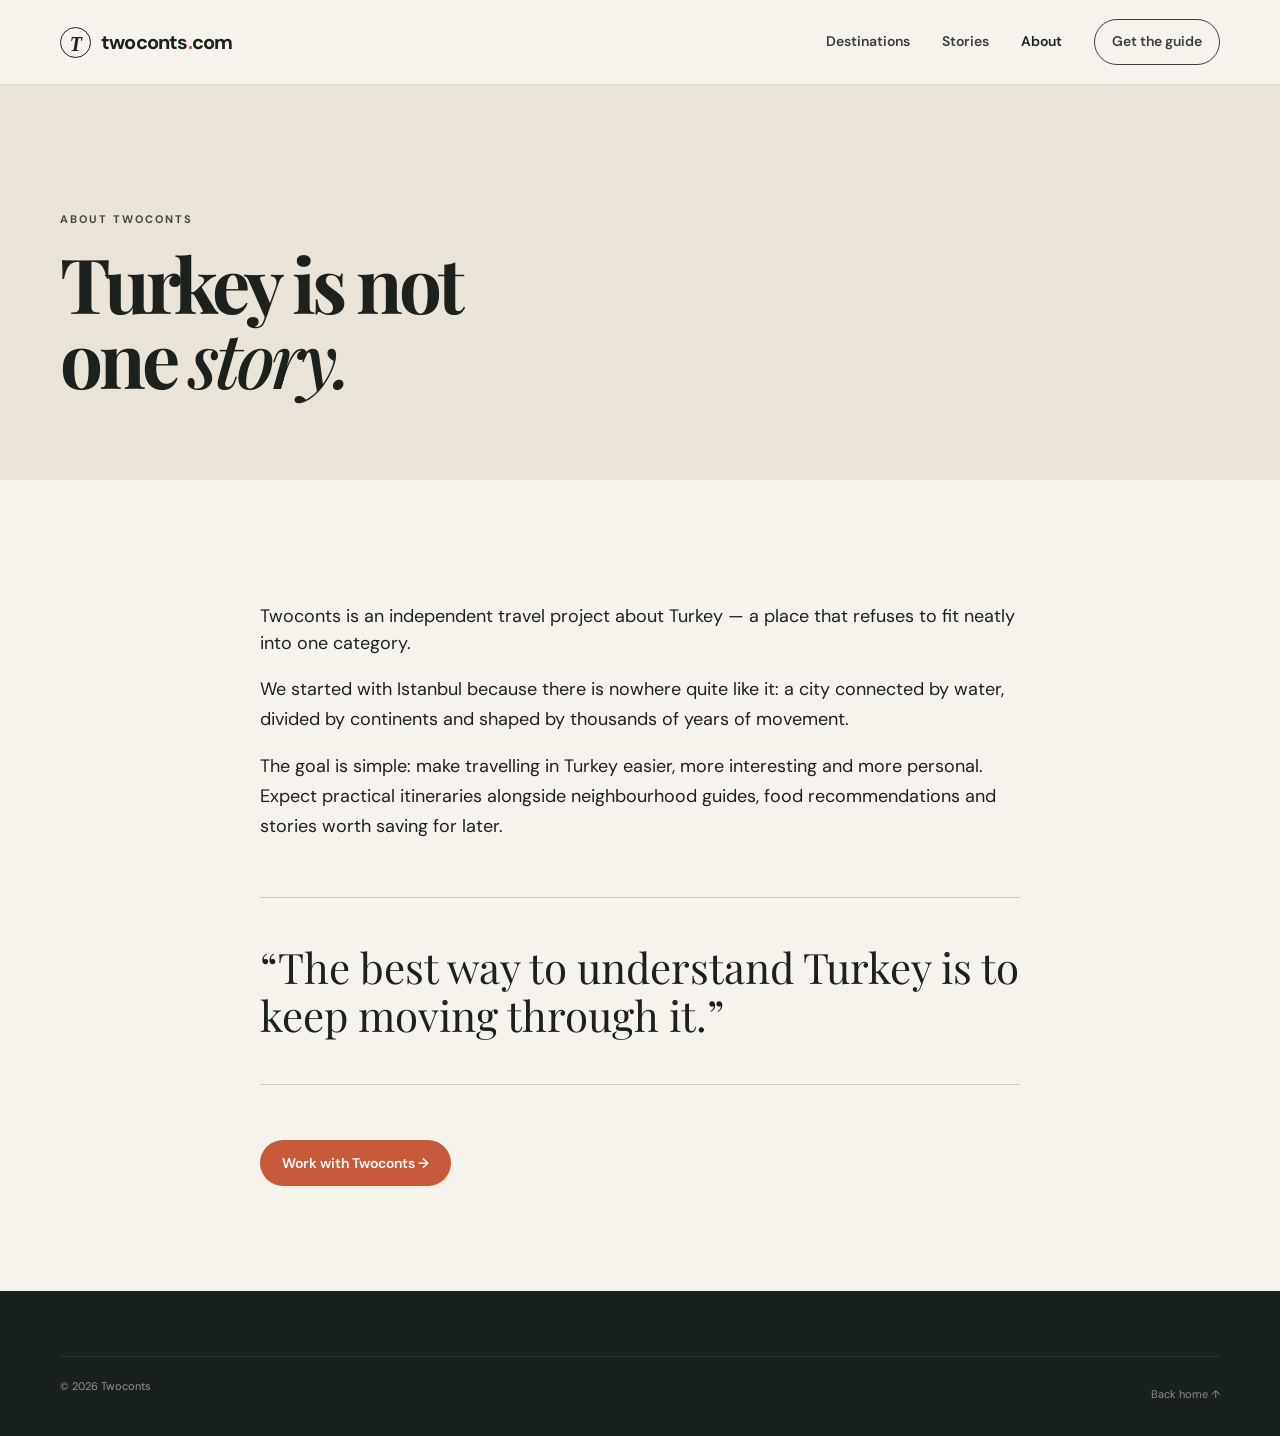
==== about.html @ e5e2722e "Add files via upload" ====
<!doctype html>
<html lang="en"><head><meta charset="utf-8"><meta name="viewport" content="width=device-width, initial-scale=1"><title>About — Twoconts</title><link rel="preconnect" href="https://fonts.googleapis.com"><link rel="preconnect" href="https://fonts.gstatic.com" crossorigin><link href="https://fonts.googleapis.com/css2?family=DM+Sans:wght@400;500;600;700&family=Playfair+Display:wght@500;600;700&display=swap" rel="stylesheet"><link rel="stylesheet" href="assets/css/style.css"></head>
<body><header class="site-header solid"><div class="container nav"><a class="brand" href="index.html"><span class="brand-mark">T</span><span>twoconts<span class="dot">.</span>com</span></a><button class="menu-toggle" aria-label="Open menu">☰</button><nav><a href="destinations.html">Destinations</a><a href="articles.html">Stories</a><a class="active" href="about.html">About</a><a class="nav-cta" href="contact.html">Get the guide</a></nav></div></header>
<main><section class="page-hero"><div class="container"><p class="eyebrow">ABOUT TWOCONTS</p><h1>Turkey is not<br>one <em>story.</em></h1></div></section><section class="section"><div class="container narrow"><p class="article-intro">Twoconts is an independent travel project about Turkey — a place that refuses to fit neatly into one category.</p><p>We started with Istanbul because there is nowhere quite like it: a city connected by water, divided by continents and shaped by thousands of years of movement.</p><p>The goal is simple: make travelling in Turkey easier, more interesting and more personal. Expect practical itineraries alongside neighbourhood guides, food recommendations and stories worth saving for later.</p><div class="quote">“The best way to understand Turkey is to keep moving through it.”</div><a class="btn btn-primary" href="contact.html">Work with Twoconts →</a></div></section></main><footer class="footer"><div class="container footer-bottom"><span>© 2026 Twoconts</span><a href="index.html">Back home ↑</a></div></footer><script src="assets/js/main.js"></script></body></html>
---- assets/css/style.css ----
*{box-sizing:border-box}html{scroll-behavior:smooth}body{margin:0;color:#1d211e;background:#f6f3ed;font-family:'DM Sans',Arial,sans-serif;line-height:1.65}a{color:inherit;text-decoration:none}.container{width:min(1160px,calc(100% - 48px));margin:auto}.site-header{position:absolute;top:0;left:0;right:0;z-index:10;color:#fff}.site-header.solid{position:relative;background:#f6f3ed;color:#1d211e;border-bottom:1px solid #ded9d0}.nav{height:84px;display:flex;align-items:center;justify-content:space-between}.brand{display:flex;align-items:center;gap:10px;font-weight:700;letter-spacing:-.04em;font-size:20px}.brand-mark{display:grid;place-items:center;width:31px;height:31px;border:1px solid currentColor;border-radius:50%;font-family:Georgia,serif;font-style:italic}.dot{color:#c75a3a}.nav nav{display:flex;align-items:center;gap:32px;font-size:14px;font-weight:600}.nav nav a{opacity:.86}.nav nav a:hover,.nav nav a.active{opacity:1}.nav-cta{border:1px solid currentColor;padding:10px 17px;border-radius:99px}.menu-toggle{display:none;background:none;border:0;color:inherit;font-size:24px}.hero{min-height:92vh;background:linear-gradient(90deg,rgba(8,18,18,.72),rgba(8,18,18,.15)),url('../img/istanbul.svg') center/cover;position:relative;color:#fff;display:flex;align-items:center}.hero-content{padding-top:70px}.eyebrow{font-size:11px;font-weight:700;letter-spacing:.18em;margin:0 0 18px;opacity:.8}.hero h1,.page-hero h1{font-family:'Playfair Display',Georgia,serif;font-size:clamp(52px,7vw,94px);line-height:.98;letter-spacing:-.055em;margin:0;max-width:850px}.hero h1 em,.page-hero h1 em{font-weight:500}.hero-copy{max-width:510px;font-size:18px;margin:26px 0 30px;color:#eee}.hero-actions{display:flex;align-items:center;gap:28px}.btn{display:inline-flex;align-items:center;justify-content:center;gap:16px;border:0;border-radius:99px;padding:14px 22px;font:600 14px 'DM Sans';cursor:pointer}.btn-primary{background:#c75a3a;color:#fff}.text-link{font-weight:700;font-size:14px;border-bottom:1px solid currentColor;padding-bottom:3px}.light{color:#fff}.hero-scroll{position:absolute;bottom:25px;left:calc(50% - 65px);font-size:9px;letter-spacing:.2em;opacity:.7}.section{padding:105px 0}.section-dark{background:#18211e;color:#f8f5ef}.split{display:grid;grid-template-columns:1fr 1fr;gap:80px}.split h2,.section-heading h2{font-family:'Playfair Display',Georgia,serif;font-size:52px;line-height:1.05;letter-spacing:-.04em;margin:0}.lead{font-size:21px;max-width:510px}.lead p{margin-top:0}.section-heading{display:flex;justify-content:space-between;align-items:end;margin-bottom:38px}.feature-grid{display:grid;grid-template-columns:1.35fr .8fr;gap:20px}.story-card{background:#25302b;display:block}.card-image,.thumb,.article-image{background-size:cover;background-position:center}.istanbul-image{background-image:url('../img/istanbul.svg')}.food-image{background-image:url('../img/food.svg')}.bosphorus-image{background-image:url('../img/bosphorus.svg')}.cap-image,.cap{background-image:url('../img/cappadocia.svg')}.story-large .card-image{height:440px}.card-image span{display:inline-block;margin:22px;color:#fff;font-size:10px;letter-spacing:.15em;font-weight:700}.card-body{padding:25px 28px 30px}.card-body h3,.mini-body h3{font-family:'Playfair Display',Georgia,serif;font-size:30px;line-height:1.1;margin:8px 0}.card-body p:last-child{color:#c6cbc6;margin-bottom:0}.meta{font-size:10px;letter-spacing:.15em;font-weight:700;opacity:.65}.stack{display:grid;gap:20px}.horizontal{display:grid;grid-template-columns:42% 58%;min-height:220px}.thumb{min-height:220px}.mini-body{padding:25px;position:relative}.mini-body h3{font-size:25px}.arrow{position:absolute;bottom:24px;right:25px}.destination-grid{display:grid;grid-template-columns:1.1fr 1fr 1fr;gap:18px}.destination-card{min-height:430px;padding:25px;display:flex;align-items:end;color:#fff;background-size:cover;background-position:center;position:relative;overflow:hidden}.destination-card:before{content:'';position:absolute;inset:0;background:linear-gradient(transparent 35%,rgba(0,0,0,.7))}.destination-card>div{position:relative}.destination-card span,.destination-row span{font-size:10px;letter-spacing:.16em;font-weight:700}.destination-card h3{font-family:'Playfair Display',Georgia,serif;font-size:32px;line-height:1.05;margin:8px 0}.aegean{background-image:url('../img/aegean.svg')}.anatolia{background-image:url('../img/anatolia.svg')}.newsletter{padding-top:20px}.newsletter-box{background:#e8e1d6;padding:55px 65px;display:grid;grid-template-columns:1fr 1fr;gap:60px;align-items:center}.newsletter h2{font-family:'Playfair Display';font-size:43px;line-height:1.05;margin:0 0 12px}.newsletter p{margin:0}.subscribe-form{display:flex;gap:10px;flex-wrap:wrap}.subscribe-form input{flex:1;min-width:200px;border:1px solid #bbb4a9;background:#f6f3ed;padding:15px 17px;border-radius:5px;font:inherit}.subscribe-form small{width:100%}.footer{background:#18211e;color:#e8e5dd;padding:65px 0 25px}.footer-grid{display:grid;grid-template-columns:2fr 1fr 1fr;gap:30px;padding-bottom:55px}.footer-brand{margin-bottom:10px}.footer a{display:block;margin:8px 0;color:#d5d9d4}.footer-title{font-size:10px;letter-spacing:.15em;font-weight:700;opacity:.55}.footer-bottom{border-top:1px solid #35413b;padding-top:20px;display:flex;justify-content:space-between;font-size:11px;opacity:.6}.page-hero{padding:125px 0 85px;background:#e9e3d8}.page-hero h1{font-size:76px}.page-hero p:last-child{font-size:19px;max-width:560px;margin-top:25px}.page-hero.compact{padding-bottom:70px}.destination-list{display:grid;gap:18px}.destination-row{min-height:330px;padding:45px;display:flex;justify-content:space-between;align-items:end;color:#fff;background-size:cover;background-position:center;position:relative;overflow:hidden}.destination-row:before{content:'';position:absolute;inset:0;background:linear-gradient(90deg,rgba(0,0,0,.65),rgba(0,0,0,.08))}.destination-row>*{position:relative}.destination-row h2{font-family:'Playfair Display';font-size:48px;line-height:1.05;margin:8px 0}.destination-row p{max-width:520px;margin:0}.destination-row strong{font-size:28px}.article-grid{display:grid;grid-template-columns:1fr 1fr;gap:45px}.article-card{border-top:1px solid #cfc9be;padding-top:20px}.article-card.featured{grid-column:1/-1;display:grid;grid-template-columns:1.3fr 1fr;gap:35px;border:0;padding:0}.article-image{height:300px}.featured .article-image{height:390px}.article-card h2{font-family:'Playfair Display';font-size:34px;line-height:1.1;margin:8px 0}.article-cover{height:590px;background-size:cover;background-position:center;position:relative}.article-cover:after{content:'';position:absolute;inset:0;background:linear-gradient(transparent 25%,rgba(0,0,0,.68))}.cover-text{position:absolute;z-index:1;bottom:65px;left:0;right:0;color:#fff}.cover-text h1{font-family:'Playfair Display';font-size:72px;line-height:1;letter-spacing:-.04em;margin:0}.article-content{max-width:730px;margin:0 auto;padding:80px 24px 110px;font-size:18px}.article-content h2{font-family:'Playfair Display';font-size:38px;line-height:1.1;margin:55px 0 12px}.article-intro{font-size:25px;line-height:1.5}.article-content li{margin:8px 0}.callout{background:#e8e1d6;padding:25px 30px;margin:35px 0}.narrow{max-width:760px}.narrow>p{font-size:18px}.quote{font-family:'Playfair Display';font-size:42px;line-height:1.15;border-top:1px solid #cfc9be;border-bottom:1px solid #cfc9be;padding:45px 0;margin:55px 0}.contact-form{display:grid;gap:22px}.contact-form label{font-weight:700;font-size:13px}.contact-form input,.contact-form textarea{display:block;width:100%;margin-top:8px;border:1px solid #bcb6ac;background:#fffdf8;padding:15px;font:inherit;border-radius:4px}.form-result{font-size:14px}
@media(max-width:760px){.container{width:min(100% - 32px,1160px)}.nav{height:72px}.nav nav{display:none;position:absolute;top:72px;left:0;right:0;background:#f6f3ed;color:#1d211e;padding:20px 16px;flex-direction:column;align-items:stretch;gap:15px}.site-header:not(.solid) .nav nav{background:#18211e;color:#fff}.nav nav.open{display:flex}.nav-cta{text-align:center}.menu-toggle{display:block}.hero{min-height:85vh}.hero h1{font-size:51px}.hero-copy{font-size:16px}.section{padding:70px 0}.split,.feature-grid,.destination-grid,.newsletter-box,.article-grid,.article-card.featured{grid-template-columns:1fr}.split{gap:25px}.section-heading{align-items:start;gap:20px;flex-direction:column}.split h2,.section-heading h2{font-size:40px}.story-large .card-image{height:300px}.horizontal{grid-template-columns:38% 62%}.thumb{min-height:190px}.newsletter-box{padding:35px 25px}.newsletter h2{font-size:36px}.footer-grid{grid-template-columns:1fr 1fr}.footer-grid>div:first-child{grid-column:1/-1}.page-hero h1{font-size:52px}.destination-row{min-height:290px;padding:28px}.destination-row h2{font-size:34px}.article-cover{height:480px}.cover-text h1{font-size:50px}.article-content{padding-top:55px}.article-intro{font-size:21px}.quote{font-size:32px}.footer-bottom{gap:15px;flex-direction:column}}
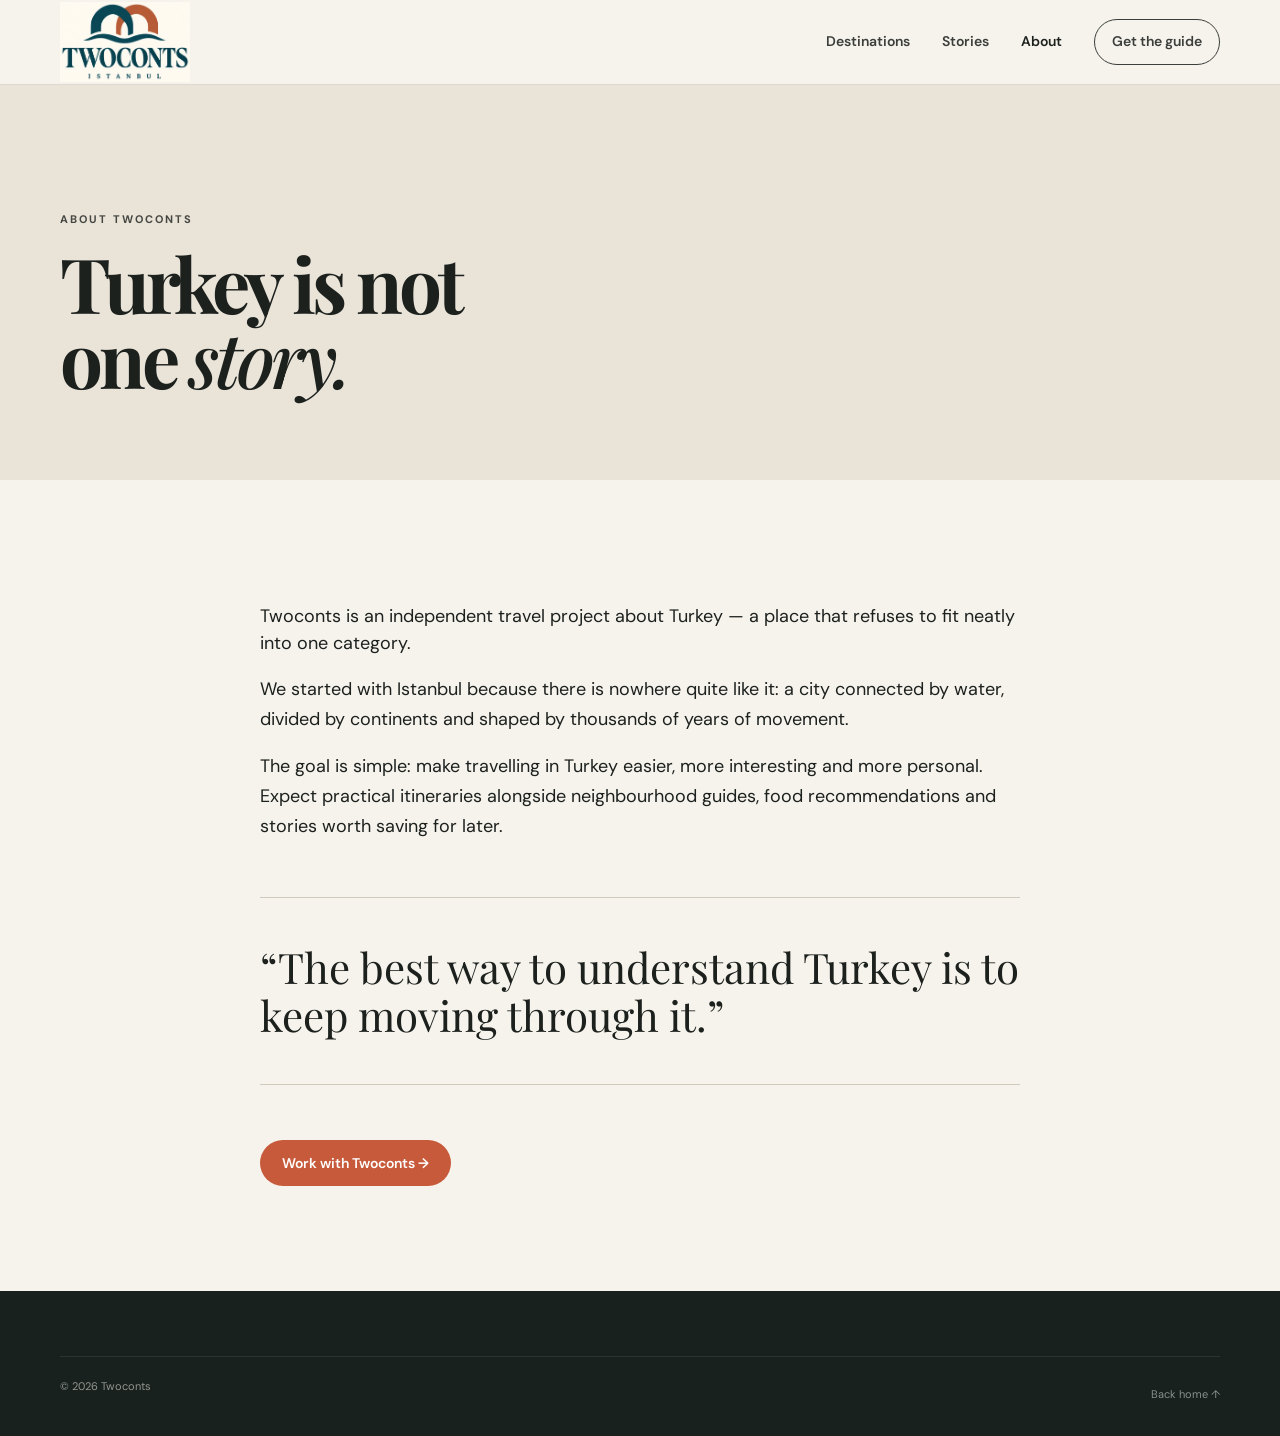
==== commit b6e8fb44: "Apply TwoConts logo and add credited photos to all 56 missing place cards" ====
--- a/about.html
+++ b/about.html
@@ -1,4 +1,4 @@
 <!doctype html>
-<html lang="en"><head><meta charset="utf-8"><meta name="viewport" content="width=device-width, initial-scale=1"><title>About — Twoconts</title><link rel="preconnect" href="https://fonts.googleapis.com"><link rel="preconnect" href="https://fonts.gstatic.com" crossorigin><link href="https://fonts.googleapis.com/css2?family=DM+Sans:wght@400;500;600;700&family=Playfair+Display:wght@500;600;700&display=swap" rel="stylesheet"><link rel="stylesheet" href="assets/css/style.css"></head>
-<body><header class="site-header solid"><div class="container nav"><a class="brand" href="index.html"><span class="brand-mark">T</span><span>twoconts<span class="dot">.</span>com</span></a><button class="menu-toggle" aria-label="Open menu">☰</button><nav><a href="destinations.html">Destinations</a><a href="articles.html">Stories</a><a class="active" href="about.html">About</a><a class="nav-cta" href="contact.html">Get the guide</a></nav></div></header>
+<html lang="en"><head><meta charset="utf-8"><meta name="viewport" content="width=device-width, initial-scale=1"><title>About — Twoconts</title><link rel="preconnect" href="https://fonts.googleapis.com"><link rel="preconnect" href="https://fonts.gstatic.com" crossorigin><link href="https://fonts.googleapis.com/css2?family=DM+Sans:wght@400;500;600;700&family=Playfair+Display:wght@500;600;700&display=swap" rel="stylesheet"><link rel="stylesheet" href="assets/css/style.css"><link rel="icon" href="/favicon.ico" sizes="any"><link rel="icon" type="image/png" sizes="192x192" href="/assets/img/favicon.png"><link rel="apple-touch-icon" href="/assets/img/apple-touch-icon.png"></head>
+<body><header class="site-header solid"><div class="container nav"><a class="brand" href="index.html"><img class="tc-logo" src="assets/img/twoconts-wordmark.webp" alt="TwoConts Istanbul" width="565" height="345"></a><button class="menu-toggle" aria-label="Open menu">☰</button><nav><a href="destinations.html">Destinations</a><a href="articles.html">Stories</a><a class="active" href="about.html">About</a><a class="nav-cta" href="contact.html">Get the guide</a></nav></div></header>
 <main><section class="page-hero"><div class="container"><p class="eyebrow">ABOUT TWOCONTS</p><h1>Turkey is not<br>one <em>story.</em></h1></div></section><section class="section"><div class="container narrow"><p class="article-intro">Twoconts is an independent travel project about Turkey — a place that refuses to fit neatly into one category.</p><p>We started with Istanbul because there is nowhere quite like it: a city connected by water, divided by continents and shaped by thousands of years of movement.</p><p>The goal is simple: make travelling in Turkey easier, more interesting and more personal. Expect practical itineraries alongside neighbourhood guides, food recommendations and stories worth saving for later.</p><div class="quote">“The best way to understand Turkey is to keep moving through it.”</div><a class="btn btn-primary" href="contact.html">Work with Twoconts →</a></div></section></main><footer class="footer"><div class="container footer-bottom"><span>© 2026 Twoconts</span><a href="index.html">Back home ↑</a></div></footer><script src="assets/js/main.js"></script></body></html>
--- a/assets/css/style.css
+++ b/assets/css/style.css
@@ -1,2 +1,5 @@
 *{box-sizing:border-box}html{scroll-behavior:smooth}body{margin:0;color:#1d211e;background:#f6f3ed;font-family:'DM Sans',Arial,sans-serif;line-height:1.65}a{color:inherit;text-decoration:none}.container{width:min(1160px,calc(100% - 48px));margin:auto}.site-header{position:absolute;top:0;left:0;right:0;z-index:10;color:#fff}.site-header.solid{position:relative;background:#f6f3ed;color:#1d211e;border-bottom:1px solid #ded9d0}.nav{height:84px;display:flex;align-items:center;justify-content:space-between}.brand{display:flex;align-items:center;gap:10px;font-weight:700;letter-spacing:-.04em;font-size:20px}.brand-mark{display:grid;place-items:center;width:31px;height:31px;border:1px solid currentColor;border-radius:50%;font-family:Georgia,serif;font-style:italic}.dot{color:#c75a3a}.nav nav{display:flex;align-items:center;gap:32px;font-size:14px;font-weight:600}.nav nav a{opacity:.86}.nav nav a:hover,.nav nav a.active{opacity:1}.nav-cta{border:1px solid currentColor;padding:10px 17px;border-radius:99px}.menu-toggle{display:none;background:none;border:0;color:inherit;font-size:24px}.hero{min-height:92vh;background:linear-gradient(90deg,rgba(8,18,18,.72),rgba(8,18,18,.15)),url('../img/istanbul.svg') center/cover;position:relative;color:#fff;display:flex;align-items:center}.hero-content{padding-top:70px}.eyebrow{font-size:11px;font-weight:700;letter-spacing:.18em;margin:0 0 18px;opacity:.8}.hero h1,.page-hero h1{font-family:'Playfair Display',Georgia,serif;font-size:clamp(52px,7vw,94px);line-height:.98;letter-spacing:-.055em;margin:0;max-width:850px}.hero h1 em,.page-hero h1 em{font-weight:500}.hero-copy{max-width:510px;font-size:18px;margin:26px 0 30px;color:#eee}.hero-actions{display:flex;align-items:center;gap:28px}.btn{display:inline-flex;align-items:center;justify-content:center;gap:16px;border:0;border-radius:99px;padding:14px 22px;font:600 14px 'DM Sans';cursor:pointer}.btn-primary{background:#c75a3a;color:#fff}.text-link{font-weight:700;font-size:14px;border-bottom:1px solid currentColor;padding-bottom:3px}.light{color:#fff}.hero-scroll{position:absolute;bottom:25px;left:calc(50% - 65px);font-size:9px;letter-spacing:.2em;opacity:.7}.section{padding:105px 0}.section-dark{background:#18211e;color:#f8f5ef}.split{display:grid;grid-template-columns:1fr 1fr;gap:80px}.split h2,.section-heading h2{font-family:'Playfair Display',Georgia,serif;font-size:52px;line-height:1.05;letter-spacing:-.04em;margin:0}.lead{font-size:21px;max-width:510px}.lead p{margin-top:0}.section-heading{display:flex;justify-content:space-between;align-items:end;margin-bottom:38px}.feature-grid{display:grid;grid-template-columns:1.35fr .8fr;gap:20px}.story-card{background:#25302b;display:block}.card-image,.thumb,.article-image{background-size:cover;background-position:center}.istanbul-image{background-image:url('../img/istanbul.svg')}.food-image{background-image:url('../img/food.svg')}.bosphorus-image{background-image:url('../img/bosphorus.svg')}.cap-image,.cap{background-image:url('../img/cappadocia.svg')}.story-large .card-image{height:440px}.card-image span{display:inline-block;margin:22px;color:#fff;font-size:10px;letter-spacing:.15em;font-weight:700}.card-body{padding:25px 28px 30px}.card-body h3,.mini-body h3{font-family:'Playfair Display',Georgia,serif;font-size:30px;line-height:1.1;margin:8px 0}.card-body p:last-child{color:#c6cbc6;margin-bottom:0}.meta{font-size:10px;letter-spacing:.15em;font-weight:700;opacity:.65}.stack{display:grid;gap:20px}.horizontal{display:grid;grid-template-columns:42% 58%;min-height:220px}.thumb{min-height:220px}.mini-body{padding:25px;position:relative}.mini-body h3{font-size:25px}.arrow{position:absolute;bottom:24px;right:25px}.destination-grid{display:grid;grid-template-columns:1.1fr 1fr 1fr;gap:18px}.destination-card{min-height:430px;padding:25px;display:flex;align-items:end;color:#fff;background-size:cover;background-position:center;position:relative;overflow:hidden}.destination-card:before{content:'';position:absolute;inset:0;background:linear-gradient(transparent 35%,rgba(0,0,0,.7))}.destination-card>div{position:relative}.destination-card span,.destination-row span{font-size:10px;letter-spacing:.16em;font-weight:700}.destination-card h3{font-family:'Playfair Display',Georgia,serif;font-size:32px;line-height:1.05;margin:8px 0}.aegean{background-image:url('../img/aegean.svg')}.anatolia{background-image:url('../img/anatolia.svg')}.newsletter{padding-top:20px}.newsletter-box{background:#e8e1d6;padding:55px 65px;display:grid;grid-template-columns:1fr 1fr;gap:60px;align-items:center}.newsletter h2{font-family:'Playfair Display';font-size:43px;line-height:1.05;margin:0 0 12px}.newsletter p{margin:0}.subscribe-form{display:flex;gap:10px;flex-wrap:wrap}.subscribe-form input{flex:1;min-width:200px;border:1px solid #bbb4a9;background:#f6f3ed;padding:15px 17px;border-radius:5px;font:inherit}.subscribe-form small{width:100%}.footer{background:#18211e;color:#e8e5dd;padding:65px 0 25px}.footer-grid{display:grid;grid-template-columns:2fr 1fr 1fr;gap:30px;padding-bottom:55px}.footer-brand{margin-bottom:10px}.footer a{display:block;margin:8px 0;color:#d5d9d4}.footer-title{font-size:10px;letter-spacing:.15em;font-weight:700;opacity:.55}.footer-bottom{border-top:1px solid #35413b;padding-top:20px;display:flex;justify-content:space-between;font-size:11px;opacity:.6}.page-hero{padding:125px 0 85px;background:#e9e3d8}.page-hero h1{font-size:76px}.page-hero p:last-child{font-size:19px;max-width:560px;margin-top:25px}.page-hero.compact{padding-bottom:70px}.destination-list{display:grid;gap:18px}.destination-row{min-height:330px;padding:45px;display:flex;justify-content:space-between;align-items:end;color:#fff;background-size:cover;background-position:center;position:relative;overflow:hidden}.destination-row:before{content:'';position:absolute;inset:0;background:linear-gradient(90deg,rgba(0,0,0,.65),rgba(0,0,0,.08))}.destination-row>*{position:relative}.destination-row h2{font-family:'Playfair Display';font-size:48px;line-height:1.05;margin:8px 0}.destination-row p{max-width:520px;margin:0}.destination-row strong{font-size:28px}.article-grid{display:grid;grid-template-columns:1fr 1fr;gap:45px}.article-card{border-top:1px solid #cfc9be;padding-top:20px}.article-card.featured{grid-column:1/-1;display:grid;grid-template-columns:1.3fr 1fr;gap:35px;border:0;padding:0}.article-image{height:300px}.featured .article-image{height:390px}.article-card h2{font-family:'Playfair Display';font-size:34px;line-height:1.1;margin:8px 0}.article-cover{height:590px;background-size:cover;background-position:center;position:relative}.article-cover:after{content:'';position:absolute;inset:0;background:linear-gradient(transparent 25%,rgba(0,0,0,.68))}.cover-text{position:absolute;z-index:1;bottom:65px;left:0;right:0;color:#fff}.cover-text h1{font-family:'Playfair Display';font-size:72px;line-height:1;letter-spacing:-.04em;margin:0}.article-content{max-width:730px;margin:0 auto;padding:80px 24px 110px;font-size:18px}.article-content h2{font-family:'Playfair Display';font-size:38px;line-height:1.1;margin:55px 0 12px}.article-intro{font-size:25px;line-height:1.5}.article-content li{margin:8px 0}.callout{background:#e8e1d6;padding:25px 30px;margin:35px 0}.narrow{max-width:760px}.narrow>p{font-size:18px}.quote{font-family:'Playfair Display';font-size:42px;line-height:1.15;border-top:1px solid #cfc9be;border-bottom:1px solid #cfc9be;padding:45px 0;margin:55px 0}.contact-form{display:grid;gap:22px}.contact-form label{font-weight:700;font-size:13px}.contact-form input,.contact-form textarea{display:block;width:100%;margin-top:8px;border:1px solid #bcb6ac;background:#fffdf8;padding:15px;font:inherit;border-radius:4px}.form-result{font-size:14px}
 @media(max-width:760px){.container{width:min(100% - 32px,1160px)}.nav{height:72px}.nav nav{display:none;position:absolute;top:72px;left:0;right:0;background:#f6f3ed;color:#1d211e;padding:20px 16px;flex-direction:column;align-items:stretch;gap:15px}.site-header:not(.solid) .nav nav{background:#18211e;color:#fff}.nav nav.open{display:flex}.nav-cta{text-align:center}.menu-toggle{display:block}.hero{min-height:85vh}.hero h1{font-size:51px}.hero-copy{font-size:16px}.section{padding:70px 0}.split,.feature-grid,.destination-grid,.newsletter-box,.article-grid,.article-card.featured{grid-template-columns:1fr}.split{gap:25px}.section-heading{align-items:start;gap:20px;flex-direction:column}.split h2,.section-heading h2{font-size:40px}.story-large .card-image{height:300px}.horizontal{grid-template-columns:38% 62%}.thumb{min-height:190px}.newsletter-box{padding:35px 25px}.newsletter h2{font-size:36px}.footer-grid{grid-template-columns:1fr 1fr}.footer-grid>div:first-child{grid-column:1/-1}.page-hero h1{font-size:52px}.destination-row{min-height:290px;padding:28px}.destination-row h2{font-size:34px}.article-cover{height:480px}.cover-text h1{font-size:50px}.article-content{padding-top:55px}.article-intro{font-size:21px}.quote{font-size:32px}.footer-bottom{gap:15px;flex-direction:column}}
+
+/* Selected TwoConts Istanbul wordmark. */
+.tc-logo{display:block;width:130px;height:auto;object-fit:contain}.tc-brand,.brand{flex-shrink:0}.tc-header .tc-logo{width:118px}.tc-footer .tc-logo{width:150px}
